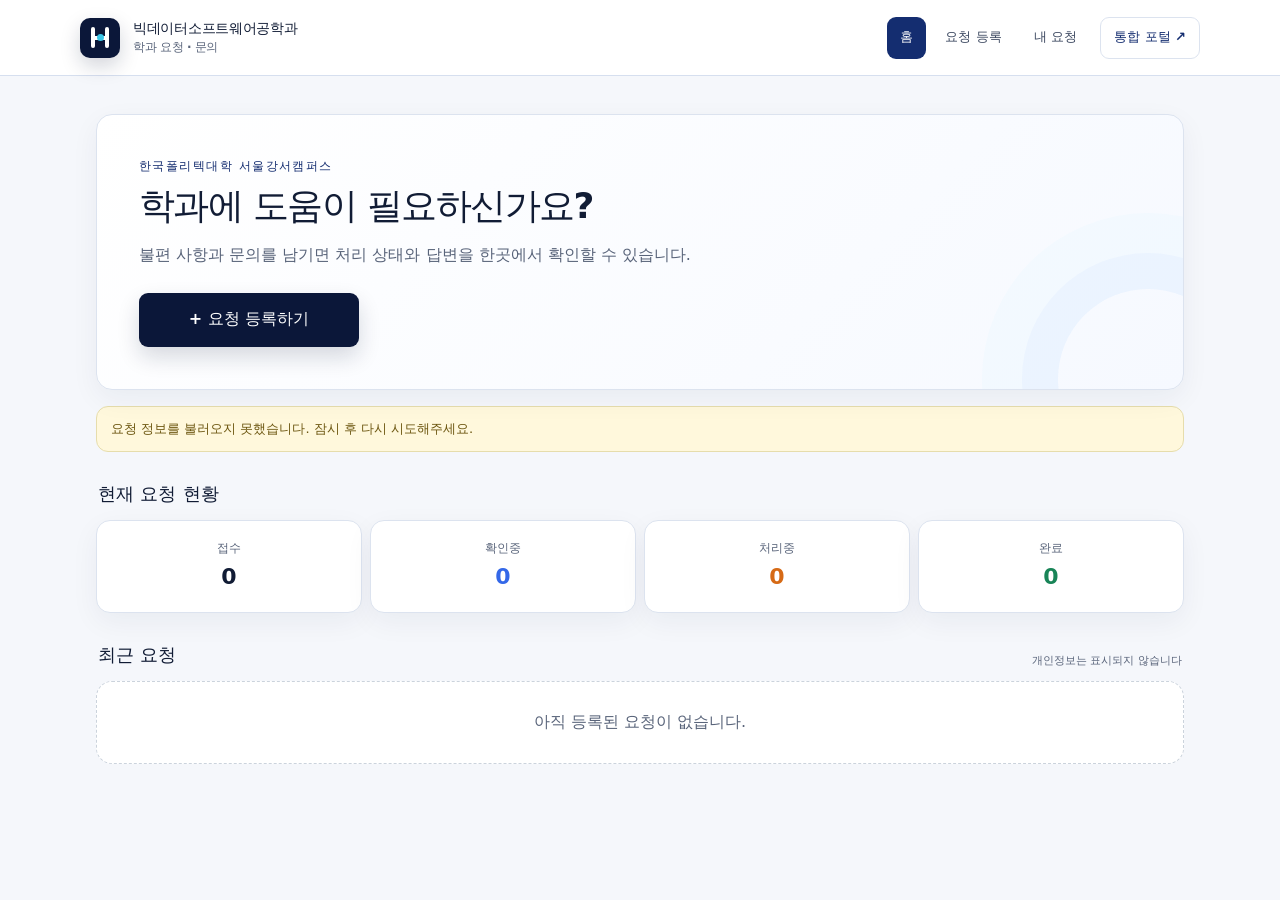
==== index.html @ da018014 "Reduce Help API round trips and Sheets operations with regression coverage" ====
<!doctype html>
<html lang="ko">
<head>
  <meta charset="utf-8">
  <meta name="viewport" content="width=device-width, initial-scale=1, viewport-fit=cover">
  <meta name="robots" content="noindex, nofollow, noarchive">
  <meta name="theme-color" content="#0b1739">
  <meta name="description" content="빅데이터소프트웨어공학과 요청·문의 Help Desk">
  <title>BigData Help</title><link rel="icon" href="favicon.svg" type="image/svg+xml">
  <link rel="stylesheet" href="css/style.css?v=20261005-portal2">
</head>
<body>
  <header class="site-header">
    <div class="header-inner">
      <a class="brand" href="index.html" aria-label="학과 요청 문의 홈">
        <span class="brand-mark" aria-hidden="true"><span></span></span>
        <span class="brand-copy"><strong>빅데이터소프트웨어공학과</strong><small>학과 요청 · 문의</small></span>
      </a>
      <nav class="desktop-nav" aria-label="주요 메뉴">
        <a class="active" aria-current="page" href="index.html">홈</a>
        <a href="request.html">요청 등록</a>
        <a href="my.html">내 요청</a>
        <a class="portal-home" href="https://portal.k-bigdata.kr/">통합 포털 ↗</a>
      </nav>
      <a class="mobile-portal-link" href="https://portal.k-bigdata.kr/">포털 ↗</a>
    </div>
  </header>
  <main class="page page--home">
    <section class="hero-card">
      <p class="eyebrow">한국폴리텍대학 서울강서캠퍼스</p>
      <h1>학과에 도움이 필요하신가요?</h1>
      <p>불편 사항과 문의를 남기면 처리 상태와 답변을 한곳에서 확인할 수 있습니다.</p>
      <a class="button button--primary button--large" href="request.html">+ 요청 등록하기</a>
    </section>
    <div id="home-notice" class="notice" role="status" hidden></div>
    <section aria-labelledby="status-title">
      <div class="section-heading"><h2 id="status-title">현재 요청 현황</h2></div>
      <div id="status-counts" class="status-grid" aria-live="polite"><div class="loading">불러오는 중...</div></div>
    </section>
    <section aria-labelledby="recent-title">
      <div class="section-heading"><h2 id="recent-title">최근 요청</h2><span>개인정보는 표시되지 않습니다</span></div>
      <div id="recent-list" class="ticket-list" aria-live="polite"><div class="loading">불러오는 중...</div></div>
    </section>
  </main>
  <nav class="bottom-nav" aria-label="주요 메뉴">
    <a class="active" href="index.html" aria-current="page"><span aria-hidden="true">⌂</span>홈</a>
    <a href="request.html"><span aria-hidden="true">＋</span>요청 등록</a>
    <a href="my.html"><span aria-hidden="true">◎</span>내 요청</a>
  </nav>
  <script src="js/config.js?v=20261008-perf1"></script><script src="js/api.js?v=20261008-perf1"></script><script src="js/index.js?v=20261008-perf1"></script>
</body>
</html>
---- css/style.css ----
:root{--navy:#173b68;--navy-2:#24568d;--blue:#2875c7;--sky:#eaf3fc;--ink:#172333;--muted:#667386;--line:#dfe5ec;--surface:#fff;--bg:#f4f7fa;--orange:#d66a16;--green:#188457;--red:#c33b3b;--shadow:0 10px 30px rgba(23,59,104,.08);font-family:Pretendard,"Noto Sans KR","Apple SD Gothic Neo",system-ui,sans-serif;color:var(--ink);background:var(--bg);font-synthesis:none}
*{box-sizing:border-box}[hidden]{display:none!important}html{min-width:320px;scroll-behavior:smooth}body{margin:0;background:var(--bg);line-height:1.55;overflow-wrap:anywhere}button,input,select,textarea{font:inherit}button,a{-webkit-tap-highlight-color:transparent}a{color:inherit;text-decoration:none}.site-header{position:sticky;top:0;z-index:10;background:rgba(255,255,255,.94);border-bottom:1px solid var(--line);backdrop-filter:blur(12px)}.header-inner{max-width:1080px;margin:auto;padding:14px 20px}.brand{display:inline-flex;flex-direction:column}.brand span{font-size:20px;font-weight:800;letter-spacing:-.4px;color:var(--navy)}.brand small{font-size:12px;color:var(--muted)}.page{max-width:760px;margin:auto;padding:24px 16px calc(104px + env(safe-area-inset-bottom))}.hero-card{padding:28px 24px;border-radius:24px;color:#fff;background:linear-gradient(145deg,var(--navy),var(--navy-2));box-shadow:0 18px 44px rgba(23,59,104,.2)}.eyebrow{margin:0 0 7px;font-size:12px;font-weight:750;letter-spacing:.08em;text-transform:uppercase}.hero-card .eyebrow{color:#cce2fa}.hero-card h1{margin:0 0 10px;font-size:27px;line-height:1.25;letter-spacing:-1px}.hero-card>p:not(.eyebrow){margin:0 0 22px;color:#e7f0fa;font-size:15px}.button{display:inline-flex;min-height:48px;align-items:center;justify-content:center;padding:11px 18px;border:0;border-radius:12px;font-weight:750;cursor:pointer;transition:transform .15s,opacity .15s,box-shadow .15s}.button:active{transform:translateY(1px)}.button:disabled{opacity:.5;cursor:not-allowed}.button--primary{color:#fff;background:var(--blue);box-shadow:0 7px 16px rgba(40,117,199,.2)}.hero-card .button--primary{color:var(--navy);background:#fff}.button--secondary{color:var(--navy);background:#edf2f7}.button--danger{color:var(--red);background:#fff0f0}.button--large{width:100%;min-height:54px}.button--small{min-height:42px;padding:8px 14px;font-size:14px}.section-heading{display:flex;align-items:end;justify-content:space-between;margin:28px 2px 12px;gap:12px}.section-heading h2{margin:0;font-size:18px}.section-heading span{font-size:11px;color:var(--muted)}.status-grid{display:grid;grid-template-columns:repeat(4,1fr);gap:8px}.status-stat{min-width:0;padding:15px 8px;text-align:center;border-radius:15px;background:var(--surface);border:1px solid var(--line)}.status-stat span{display:block;font-size:12px;color:var(--muted);white-space:nowrap}.status-stat strong{display:block;margin-top:3px;font-size:22px;color:var(--ink)}.status-stat--checking strong{color:var(--blue)}.status-stat--processing strong{color:var(--orange)}.status-stat--completed strong{color:var(--green)}.ticket-list{display:grid;gap:12px}.ticket-card{padding:18px;border:1px solid var(--line);border-radius:17px;background:var(--surface);box-shadow:0 4px 14px rgba(23,59,104,.04)}.ticket-card h3{margin:10px 0 5px;font-size:16px;line-height:1.4}.ticket-card>p{margin:0;color:var(--muted);font-size:13px}.badge{display:inline-flex;align-items:center;width:max-content;padding:4px 9px;border-radius:999px;font-size:11px;font-weight:800;background:#eef1f4;color:#596575}.badge--checking{background:#e8f2ff;color:#1762ad}.badge--processing{background:#fff0e4;color:#b95508}.badge--completed{background:#e7f7f0;color:#08764b}.bottom-nav{position:fixed;z-index:20;left:0;right:0;bottom:0;display:grid;grid-template-columns:repeat(3,1fr);padding:7px max(10px,env(safe-area-inset-right)) calc(7px + env(safe-area-inset-bottom)) max(10px,env(safe-area-inset-left));border-top:1px solid var(--line);background:rgba(255,255,255,.96);backdrop-filter:blur(14px)}.bottom-nav a{display:flex;min-height:50px;align-items:center;justify-content:center;flex-direction:column;gap:1px;border-radius:12px;color:#798493;font-size:11px;font-weight:700}.bottom-nav a span{font-size:21px;line-height:1}.bottom-nav a.active{color:var(--navy);background:#eef4fa}.notice{padding:12px 14px;border-radius:12px;background:#fff8dc;color:#6d5711;font-size:13px}.hero-card+.notice{margin-top:16px}.loading,.empty-state{grid-column:1/-1;padding:28px;text-align:center;color:var(--muted);border:1px dashed #cbd3dc;border-radius:16px;background:#fff}.page-title{margin:5px 2px 20px}.page-title .eyebrow{color:var(--blue)}.page-title h1{margin:0;font-size:28px;letter-spacing:-.7px}.page-title>p:last-child{margin:6px 0 0;color:var(--muted);font-size:14px}.form-card{display:grid;gap:18px;padding:22px;border:1px solid var(--line);border-radius:20px;background:var(--surface);box-shadow:var(--shadow)}.form-card label,.admin-update-form label,.toolbar label{display:grid;gap:7px;font-size:14px;font-weight:700}.required{margin-left:4px;color:var(--red);font-size:10px}.form-card input,.form-card select,.form-card textarea,.admin-update-form select,.admin-update-form textarea,.toolbar select{width:100%;min-height:50px;padding:12px 13px;border:1px solid #cbd4df;border-radius:11px;color:var(--ink);background:#fff;outline:none;transition:border-color .15s,box-shadow .15s}.form-card textarea,.admin-update-form textarea{resize:vertical}.form-card input:focus,.form-card select:focus,.form-card textarea:focus,.admin-update-form select:focus,.admin-update-form textarea:focus,.toolbar select:focus{border-color:var(--blue);box-shadow:0 0 0 3px rgba(40,117,199,.12)}.form-row{display:grid;grid-template-columns:1fr 1.3fr;gap:12px}.help-box{padding:13px;border-radius:11px;background:#f0f5fa;color:#506176;font-size:12px}.form-feedback{min-height:20px;margin:0;color:var(--red);font-size:13px}.success-card{padding:36px 22px;text-align:center;border-radius:20px;background:#fff;box-shadow:var(--shadow)}.success-card .success-icon{display:grid;width:58px;height:58px;margin:0 auto 15px;place-items:center;border-radius:50%;background:#e5f7ee;color:var(--green);font-size:30px;font-weight:900}.success-card h2{font-size:20px}.success-card .button{display:flex;margin-top:10px}.results-list{margin-top:18px}.ticket-card__top{display:flex;align-items:center;justify-content:space-between;gap:10px}.request-id{color:var(--muted);font-size:11px}.ticket-card time{display:block;margin:5px 0 14px;color:var(--muted);font-size:12px}.ticket-card .ticket-content{padding:14px 0;white-space:pre-wrap;color:var(--ink);font-size:14px;border-top:1px solid var(--line)}.reply-box{margin-bottom:14px;padding:14px;border-radius:12px;background:#f1f6fb;font-size:13px}.reply-box p{margin:5px 0 0;white-space:pre-wrap}.page--admin{max-width:1080px}.admin-summary{display:grid;grid-template-columns:repeat(5,minmax(0,1fr));gap:10px}.summary-card{min-width:0;padding:15px;border-radius:14px;background:#fff;border:1px solid var(--line)}.summary-card span{display:block;color:var(--muted);font-size:12px}.summary-card strong{font-size:22px}.toolbar{display:flex;align-items:end;justify-content:space-between;gap:18px;margin:18px 0;padding:15px;border-radius:14px;background:#fff;border:1px solid var(--line)}.toolbar select{min-width:170px}.toolbar .check-label{display:flex;align-items:center;grid-template-columns:auto 1fr}.check-label input{width:20px;height:20px;flex:0 0 auto}.admin-list{display:grid;gap:10px}.admin-ticket{border:1px solid var(--line);border-radius:15px;background:#fff;overflow:hidden}.admin-ticket summary{display:grid;grid-template-columns:auto minmax(180px,1fr) minmax(250px,1.4fr) auto;align-items:center;gap:12px;padding:16px;cursor:pointer;list-style:none}.admin-ticket summary::-webkit-details-marker{display:none}.admin-ticket__title{min-width:0;font-weight:750}.admin-ticket__meta{min-width:0;color:var(--muted);font-size:12px}.admin-ticket__body{padding:18px;border-top:1px solid var(--line)}.admin-ticket--deleted{opacity:.68}.deleted-label{padding:3px 7px;border-radius:6px;color:var(--red);background:#ffecec;font-size:11px;font-weight:750}.detail-grid{display:grid;grid-template-columns:repeat(3,minmax(0,1fr));gap:10px;margin:0}.detail-grid div{min-width:0;padding:10px;border-radius:10px;background:#f6f8fa}.detail-grid dt{color:var(--muted);font-size:11px}.detail-grid dd{margin:3px 0 0;font-size:13px;font-weight:650}.content-panel{margin:12px 0;padding:14px;border-radius:12px;background:#f6f8fa}.content-panel p{margin:6px 0 0;white-space:pre-wrap}.admin-update-form{display:grid;grid-template-columns:180px minmax(0,1fr) auto;align-items:end;gap:12px}.admin-update-form textarea{min-height:100px}.admin-page .notice:empty{display:none}
@media (min-width:760px){.page{padding-top:38px;padding-bottom:50px}.bottom-nav{position:static;max-width:500px;margin:0 auto 35px;border:1px solid var(--line);border-radius:18px;padding:7px}.hero-card{padding:38px}.hero-card h1{font-size:34px}.hero-card .button--large{width:auto;min-width:220px}.ticket-card{padding:20px}.form-card{padding:28px}}
@media (max-width:720px){.page--admin{padding-left:14px;padding-right:14px}.admin-summary{grid-template-columns:repeat(2,minmax(0,1fr))}.admin-summary .summary-card:first-child{grid-column:1/-1}.toolbar{align-items:stretch;flex-direction:column}.toolbar select{min-width:0}.toolbar .check-label{justify-content:flex-start}.admin-ticket summary{grid-template-columns:auto minmax(0,1fr) auto}.admin-ticket__meta{grid-column:1/-1}.detail-grid{grid-template-columns:1fr 1fr}.admin-update-form{grid-template-columns:1fr}.admin-update-form .button{width:100%}}
@media (max-width:430px){.page{padding-left:13px;padding-right:13px}.hero-card{padding:24px 20px}.hero-card h1{font-size:24px}.status-grid{gap:5px}.status-stat{padding:13px 3px}.form-card{padding:18px}.form-row{grid-template-columns:1fr}.detail-grid{grid-template-columns:1fr}.section-heading span{display:none}}
.admin-auth{width:100%;max-width:520px;margin:0 0 18px}.admin-auth .button{width:100%}
@media (prefers-reduced-motion:reduce){*{scroll-behavior:auto!important;transition:none!important}}

/* Responsive desktop navigation and home layout */
.header-inner{display:flex;align-items:center;justify-content:space-between;gap:24px}
.desktop-nav{display:none;align-items:center;gap:6px}
.desktop-nav a{padding:10px 15px;border-radius:10px;color:var(--muted);font-size:14px;font-weight:750}
.desktop-nav a:hover{color:var(--navy);background:#f1f5f9}
.desktop-nav a.active{color:#fff;background:var(--navy)}
.page--home{max-width:1080px}
@media (min-width:760px){
  .desktop-nav{display:flex}
  .page{padding-top:38px;padding-bottom:60px}
  .bottom-nav{display:none}
  .hero-card{padding:44px 42px}
  .hero-card h1{max-width:720px;font-size:36px}
  .hero-card>p:not(.eyebrow){max-width:720px}
}
@media (min-width:900px){.page--home .ticket-list{grid-template-columns:repeat(2,minmax(0,1fr))}}


/* 2026-10-05 Portal-aligned standalone Help Desk */
:root{
  --navy:#142d70;
  --navy-2:#0b1739;
  --blue:#3468e8;
  --sky:#eef4ff;
  --ink:#111c35;
  --muted:#59647a;
  --line:#dce3ef;
  --surface:#fff;
  --bg:#f5f7fb;
  --shadow:0 9px 28px rgba(17,36,77,.055);
}
body{background:var(--bg);color:var(--ink)}
.site-header{
  height:76px;
  background:rgba(255,255,255,.94);
  border-bottom:1px solid rgba(210,220,238,.9);
  backdrop-filter:blur(16px);
}
.header-inner{
  width:min(calc(100% - 40px),1120px);
  max-width:none;
  height:100%;
  margin:auto;
  padding:0;
  display:flex;
  align-items:center;
  justify-content:space-between;
  gap:24px;
}
.brand{
  display:flex;
  flex-direction:row;
  align-items:center;
  gap:13px;
  min-width:0;
}
.brand-mark{
  position:relative;
  width:40px;
  height:40px;
  flex:0 0 40px;
  border-radius:10px;
  background:#0b1739;
  box-shadow:0 8px 20px rgba(11,23,57,.18);
}
.brand-mark::before,.brand-mark::after{content:"";position:absolute;background:#fff;border-radius:2px}
.brand-mark::before{width:4px;height:21px;left:11px;top:9px;box-shadow:14px 0 #fff}
.brand-mark::after{width:18px;height:4px;left:11px;top:18px}
.brand-mark>span{position:absolute;z-index:2;width:7px;height:7px;left:17px;top:16px;border-radius:50%;background:#39c6e8}
.brand-copy{display:grid;line-height:1.25}
.brand-copy strong{font-size:14px;letter-spacing:-.02em;color:var(--ink)}
.brand-copy small{margin-top:3px;font-size:12px;color:var(--muted)}
.desktop-nav{display:none;align-items:center;gap:6px}
.desktop-nav a{
  min-height:42px;
  display:inline-flex;
  align-items:center;
  padding:9px 13px;
  border-radius:9px;
  color:#3d4961;
  font-size:13px;
  font-weight:700;
}
.desktop-nav a:hover{color:var(--navy);background:#f1f5fb}
.desktop-nav a.active{color:#fff;background:var(--navy)}
.desktop-nav .portal-home{
  margin-left:4px;
  border:1px solid var(--line);
  background:#fff;
  color:var(--navy);
}
.mobile-portal-link{display:none;color:var(--navy);font-size:12px;font-weight:750}
.page{max-width:760px;padding-top:30px}
.page--home{max-width:1120px}
.hero-card{
  position:relative;
  overflow:hidden;
  padding:38px 36px;
  border:1px solid var(--line);
  border-radius:16px;
  color:var(--ink);
  background:linear-gradient(135deg,#fff,#f6f9ff);
  box-shadow:var(--shadow);
}
.hero-card::after{
  content:"";
  position:absolute;
  right:-55px;
  bottom:-80px;
  width:180px;
  height:180px;
  border-radius:50%;
  box-shadow:0 0 0 36px rgba(52,104,232,.035),0 0 0 76px rgba(57,198,232,.025);
}
.hero-card .eyebrow{position:relative;z-index:1;color:var(--navy);letter-spacing:.12em}
.hero-card h1{
  position:relative;
  z-index:1;
  max-width:760px;
  margin-bottom:12px;
  color:var(--ink);
  font-size:34px;
  line-height:1.28;
  letter-spacing:-.045em;
}
.hero-card>p:not(.eyebrow){
  position:relative;
  z-index:1;
  max-width:720px;
  margin-bottom:24px;
  color:var(--muted);
  font-size:16px;
  line-height:1.75;
}
.button{border-radius:9px}
.button--primary{
  position:relative;
  z-index:1;
  color:#fff;
  background:var(--navy-2);
  box-shadow:0 10px 22px rgba(11,23,57,.16);
}
.button--primary:hover{background:var(--navy)}
.hero-card .button--primary{color:#fff;background:var(--navy-2)}
.button--secondary{color:var(--navy);background:#fff;border:1px solid var(--line)}
.status-stat,.ticket-card,.form-card,.success-card,.summary-card,.admin-ticket{
  border-radius:14px;
  box-shadow:var(--shadow);
}
.status-stat{padding:18px 10px}
.ticket-card{padding:20px}
.page-title{margin-top:6px;margin-bottom:22px}
.page-title .eyebrow{color:var(--navy)}
.page-title h1{font-size:32px;letter-spacing:-.04em;line-height:1.3}
.page-title>p:last-child{font-size:15px;line-height:1.7}
.form-card{border-radius:14px}
.form-card input,.form-card select,.form-card textarea,.admin-update-form select,.admin-update-form textarea,.toolbar select{border-radius:9px}
.form-card input:focus,.form-card select:focus,.form-card textarea:focus,.admin-update-form select:focus,.admin-update-form textarea:focus,.toolbar select:focus{
  border-color:var(--navy);
  box-shadow:0 0 0 3px rgba(20,45,112,.1)
}
.bottom-nav{
  background:rgba(255,255,255,.97);
  border-top:1px solid var(--line);
}
.bottom-nav a.active{color:var(--navy);background:#f1f5fb}
.notice{border:1px solid #e6ddac}
.admin-page .page{max-width:1120px}

@media(min-width:760px){
  .desktop-nav{display:flex}
  .mobile-portal-link{display:none}
  .page{padding-top:38px;padding-bottom:64px}
  .bottom-nav{display:none}
  .hero-card{padding:42px}
  .hero-card h1{font-size:36px}
  .hero-card .button--large{width:auto;min-width:220px}
}
@media(max-width:759px){
  .site-header{height:64px}
  .header-inner{width:calc(100% - 24px)}
  .brand-copy strong{font-size:13px}
  .brand-copy small{font-size:11px}
  .mobile-portal-link{display:inline-flex;align-items:center;min-height:42px;padding:6px}
  .page{padding-top:22px}
  .hero-card{padding:24px 20px;border-radius:14px}
  .hero-card h1{font-size:27px}
  .hero-card>p:not(.eyebrow){font-size:15px}
  .page-title h1{font-size:28px}
}
@media(max-width:420px){
  .brand-copy strong{max-width:180px;white-space:nowrap;overflow:hidden;text-overflow:ellipsis}
  .brand-copy small{max-width:180px;white-space:nowrap;overflow:hidden;text-overflow:ellipsis}
}
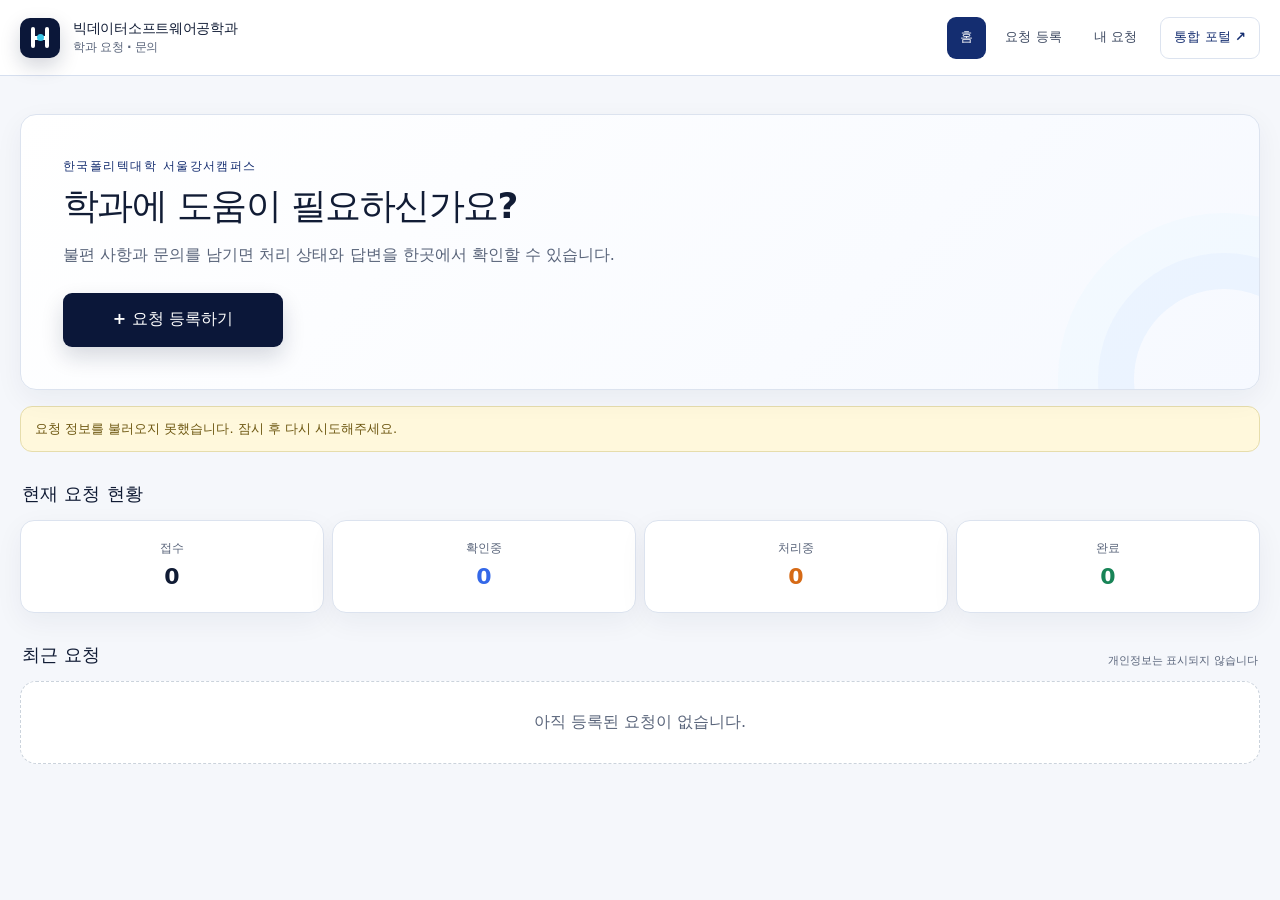
==== commit 103ecdf6: "fix: match help home desktop width to portal container" ====
--- a/index.html
+++ b/index.html
@@ -1,52 +1,60 @@
-<!doctype html>
-<html lang="ko">
-<head>
-  <meta charset="utf-8">
-  <meta name="viewport" content="width=device-width, initial-scale=1, viewport-fit=cover">
-  <meta name="robots" content="noindex, nofollow, noarchive">
-  <meta name="theme-color" content="#0b1739">
-  <meta name="description" content="빅데이터소프트웨어공학과 요청·문의 Help Desk">
-  <title>BigData Help</title><link rel="icon" href="favicon.svg" type="image/svg+xml">
-  <link rel="stylesheet" href="css/style.css?v=20261005-portal2">
-</head>
-<body>
-  <header class="site-header">
-    <div class="header-inner">
-      <a class="brand" href="index.html" aria-label="학과 요청 문의 홈">
-        <span class="brand-mark" aria-hidden="true"><span></span></span>
-        <span class="brand-copy"><strong>빅데이터소프트웨어공학과</strong><small>학과 요청 · 문의</small></span>
-      </a>
-      <nav class="desktop-nav" aria-label="주요 메뉴">
-        <a class="active" aria-current="page" href="index.html">홈</a>
-        <a href="request.html">요청 등록</a>
-        <a href="my.html">내 요청</a>
-        <a class="portal-home" href="https://portal.k-bigdata.kr/">통합 포털 ↗</a>
-      </nav>
-      <a class="mobile-portal-link" href="https://portal.k-bigdata.kr/">포털 ↗</a>
-    </div>
-  </header>
-  <main class="page page--home">
-    <section class="hero-card">
-      <p class="eyebrow">한국폴리텍대학 서울강서캠퍼스</p>
-      <h1>학과에 도움이 필요하신가요?</h1>
-      <p>불편 사항과 문의를 남기면 처리 상태와 답변을 한곳에서 확인할 수 있습니다.</p>
-      <a class="button button--primary button--large" href="request.html">+ 요청 등록하기</a>
-    </section>
-    <div id="home-notice" class="notice" role="status" hidden></div>
-    <section aria-labelledby="status-title">
-      <div class="section-heading"><h2 id="status-title">현재 요청 현황</h2></div>
-      <div id="status-counts" class="status-grid" aria-live="polite"><div class="loading">불러오는 중...</div></div>
-    </section>
-    <section aria-labelledby="recent-title">
-      <div class="section-heading"><h2 id="recent-title">최근 요청</h2><span>개인정보는 표시되지 않습니다</span></div>
-      <div id="recent-list" class="ticket-list" aria-live="polite"><div class="loading">불러오는 중...</div></div>
-    </section>
-  </main>
-  <nav class="bottom-nav" aria-label="주요 메뉴">
-    <a class="active" href="index.html" aria-current="page"><span aria-hidden="true">⌂</span>홈</a>
-    <a href="request.html"><span aria-hidden="true">＋</span>요청 등록</a>
-    <a href="my.html"><span aria-hidden="true">◎</span>내 요청</a>
-  </nav>
-  <script src="js/config.js?v=20261008-perf1"></script><script src="js/api.js?v=20261008-perf1"></script><script src="js/index.js?v=20261008-perf1"></script>
-</body>
-</html>
+<!doctype html>
+<html lang="ko">
+<head>
+  <meta charset="utf-8">
+  <meta name="viewport" content="width=device-width, initial-scale=1, viewport-fit=cover">
+  <meta name="robots" content="noindex, nofollow, noarchive">
+  <meta name="theme-color" content="#0b1739">
+  <meta name="description" content="빅데이터소프트웨어공학과 요청·문의 Help Desk">
+  <title>BigData Help</title><link rel="icon" href="favicon.svg" type="image/svg+xml">
+  <link rel="stylesheet" href="css/style.css?v=20261005-portal2">
+  <style>
+    /* Match the portal's desktop container on this page only. */
+    @media (min-width:1024px){
+      .header-inner,.page--home{width:min(calc(100% - 40px),1240px)}
+      .page--home{max-width:none;padding-left:0;padding-right:0}
+    }
+  </style>
+</head>
+<body>
+  <header class="site-header">
+    <div class="header-inner">
+      <a class="brand" href="index.html" aria-label="학과 요청 문의 홈">
+        <span class="brand-mark" aria-hidden="true"><span></span></span>
+        <span class="brand-copy"><strong>빅데이터소프트웨어공학과</strong><small>학과 요청 · 문의</small></span>
+      </a>
+      <nav class="desktop-nav" aria-label="주요 메뉴">
+        <a class="active" aria-current="page" href="index.html">홈</a>
+        <a href="request.html">요청 등록</a>
+        <a href="my.html">내 요청</a>
+        <a class="portal-home" href="https://portal.k-bigdata.kr/">통합 포털 ↗</a>
+      </nav>
+      <a class="mobile-portal-link" href="https://portal.k-bigdata.kr/">포털 ↗</a>
+    </div>
+  </header>
+  <main class="page page--home">
+    <section class="hero-card">
+      <p class="eyebrow">한국폴리텍대학 서울강서캠퍼스</p>
+      <h1>학과에 도움이 필요하신가요?</h1>
+      <p>불편 사항과 문의를 남기면 처리 상태와 답변을 한곳에서 확인할 수 있습니다.</p>
+      <a class="button button--primary button--large" href="request.html">+ 요청 등록하기</a>
+    </section>
+    <div id="home-notice" class="notice" role="status" hidden></div>
+    <section aria-labelledby="status-title">
+      <div class="section-heading"><h2 id="status-title">현재 요청 현황</h2></div>
+      <div id="status-counts" class="status-grid" aria-live="polite"><div class="loading">불러오는 중...</div></div>
+    </section>
+    <section aria-labelledby="recent-title">
+      <div class="section-heading"><h2 id="recent-title">최근 요청</h2><span>개인정보는 표시되지 않습니다</span></div>
+      <div id="recent-list" class="ticket-list" aria-live="polite"><div class="loading">불러오는 중...</div></div>
+    </section>
+  </main>
+  <nav class="bottom-nav" aria-label="주요 메뉴">
+    <a class="active" href="index.html" aria-current="page"><span aria-hidden="true">⌂</span>홈</a>
+    <a href="request.html"><span aria-hidden="true">＋</span>요청 등록</a>
+    <a href="my.html"><span aria-hidden="true">◎</span>내 요청</a>
+  </nav>
+  <script src="js/config.js"></script><script src="js/api.js"></script><script src="js/index.js"></script>
+</body>
+</html>
+
--- a/css/style.css
+++ b/css/style.css
@@ -200,3 +200,20 @@
   .brand-copy strong{max-width:180px;white-space:nowrap;overflow:hidden;text-overflow:ellipsis}
   .brand-copy small{max-width:180px;white-space:nowrap;overflow:hidden;text-overflow:ellipsis}
 }
+
+
+/* Learning-question report form */
+.learning-report-panel{display:grid;gap:14px;margin-bottom:16px;padding:18px;border:1px solid #bfdbfe;border-radius:14px;background:#f3f8ff}
+.learning-report-panel h2{margin:0;color:var(--navy);font-size:19px}
+.learning-report-panel p{margin:0;font-size:14px;color:var(--muted)}
+.learning-report-context{padding:13px;background:#fff;border:1px solid var(--line);border-radius:10px;overflow-wrap:anywhere}
+.learning-report-context strong{display:block;font-size:15px}
+.learning-report-context p{margin:4px 0 8px;font-size:12px}
+.learning-report-context a,.admin-report-link a{display:inline-block;color:#135baf;font-weight:750;text-decoration:underline;text-underline-offset:3px}
+.learning-report-panel .learning-report-note{font-size:13px}
+.admin-report-group{border:1px solid #d5e4f6;border-radius:14px;padding:12px;background:#f7faff;margin-bottom:14px}
+.admin-report-group h3{margin:0 0 11px;font-size:16px;color:var(--navy)}
+.admin-report-group h3 small{margin-left:5px;font-size:12px;font-weight:600;color:var(--muted)}
+.admin-report-group .admin-ticket:last-child{margin-bottom:0}
+.admin-report-link{display:flex;flex-wrap:wrap;gap:10px;align-items:center;margin:12px 0;padding:12px;background:#eef6ff;border-radius:9px;font-size:14px}
+@media(max-width:480px){.learning-report-panel{padding:14px}}
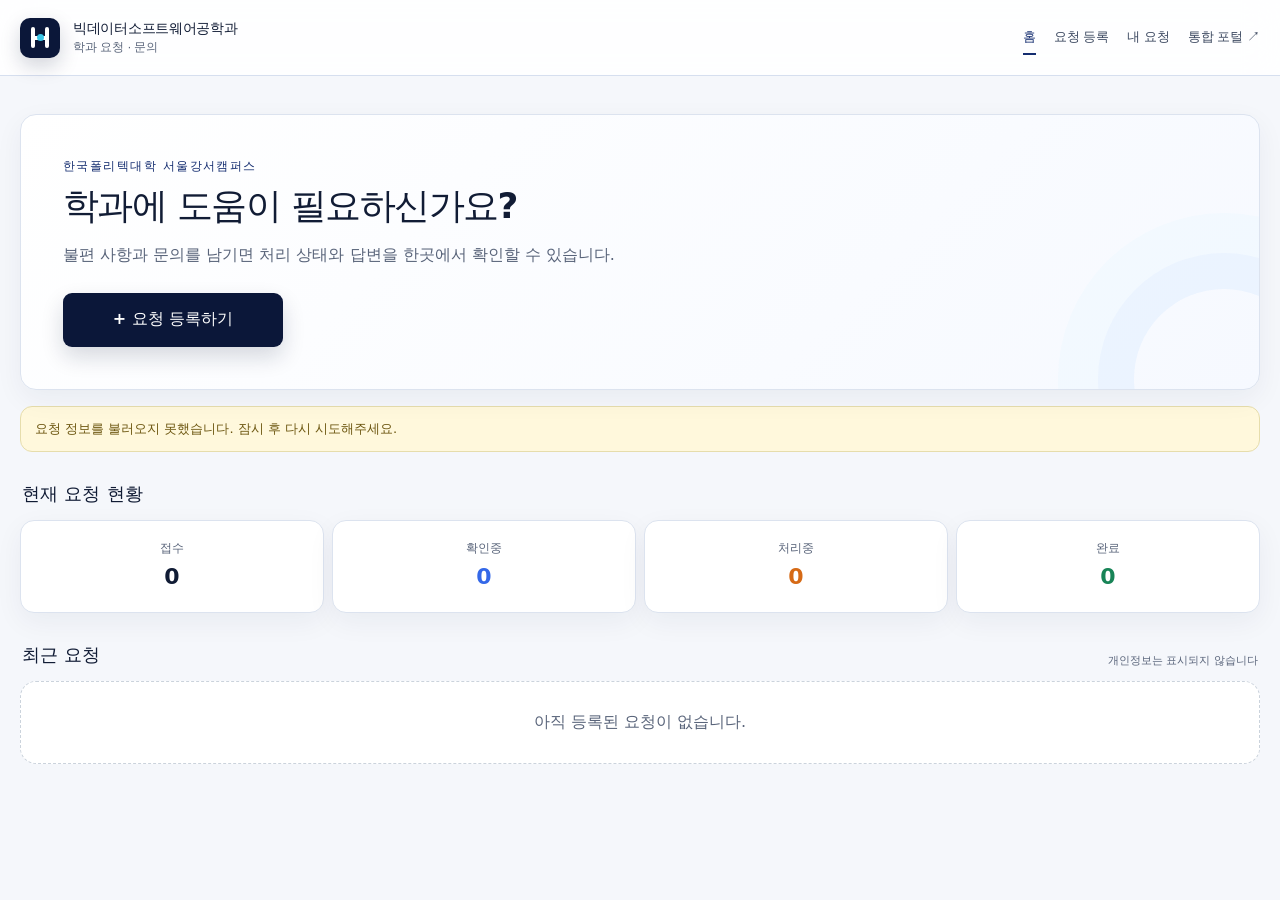
==== commit 8fa2523e: "fix: align Help home header typography and navigation with portal" ====
--- a/index.html
+++ b/index.html
@@ -9,6 +9,24 @@
   <title>BigData Help</title><link rel="icon" href="favicon.svg" type="image/svg+xml">
   <link rel="stylesheet" href="css/style.css?v=20261005-portal2">
   <style>
+    /* Portal header typography and navigation, scoped to the Help home. */
+    .site-header{background:rgba(255,255,255,.88);backdrop-filter:blur(16px);font-family:Pretendard,-apple-system,BlinkMacSystemFont,"Segoe UI","Noto Sans KR",sans-serif;line-height:1.6}
+    .header-inner{gap:16px}
+    .brand span{font-size:inherit;font-weight:400;letter-spacing:normal;color:inherit}
+    .brand .brand-copy{line-height:1.25}
+    .brand-copy strong{font-weight:700}
+    .brand-copy small{font-weight:400;letter-spacing:normal}
+    .desktop-nav{gap:18px}
+    .desktop-nav a{position:relative;min-height:0;padding:8px 0;border-radius:0;font-weight:650;line-height:1.6}
+    .desktop-nav a:hover,.desktop-nav a.active{color:var(--navy);background:transparent}
+    .desktop-nav a::after{content:"";position:absolute;right:0;bottom:1px;left:0;height:2px;background:var(--navy);transform:scaleX(0);transition:transform .22s ease}
+    .desktop-nav a:hover::after,.desktop-nav a.active::after{transform:scaleX(1)}
+    .desktop-nav .portal-home{margin-left:0;border:0;background:transparent;color:#3d4961}
+    @media(max-width:759px){
+      .site-header{height:60px}
+      .header-inner{width:calc(100% - 36px)}
+      .brand-mark{width:36px;height:36px;flex-basis:36px;transform:scale(.9)}
+    }
     /* Match the portal's desktop container on this page only. */
     @media (min-width:1024px){
       .header-inner,.page--home{width:min(calc(100% - 40px),1240px)}
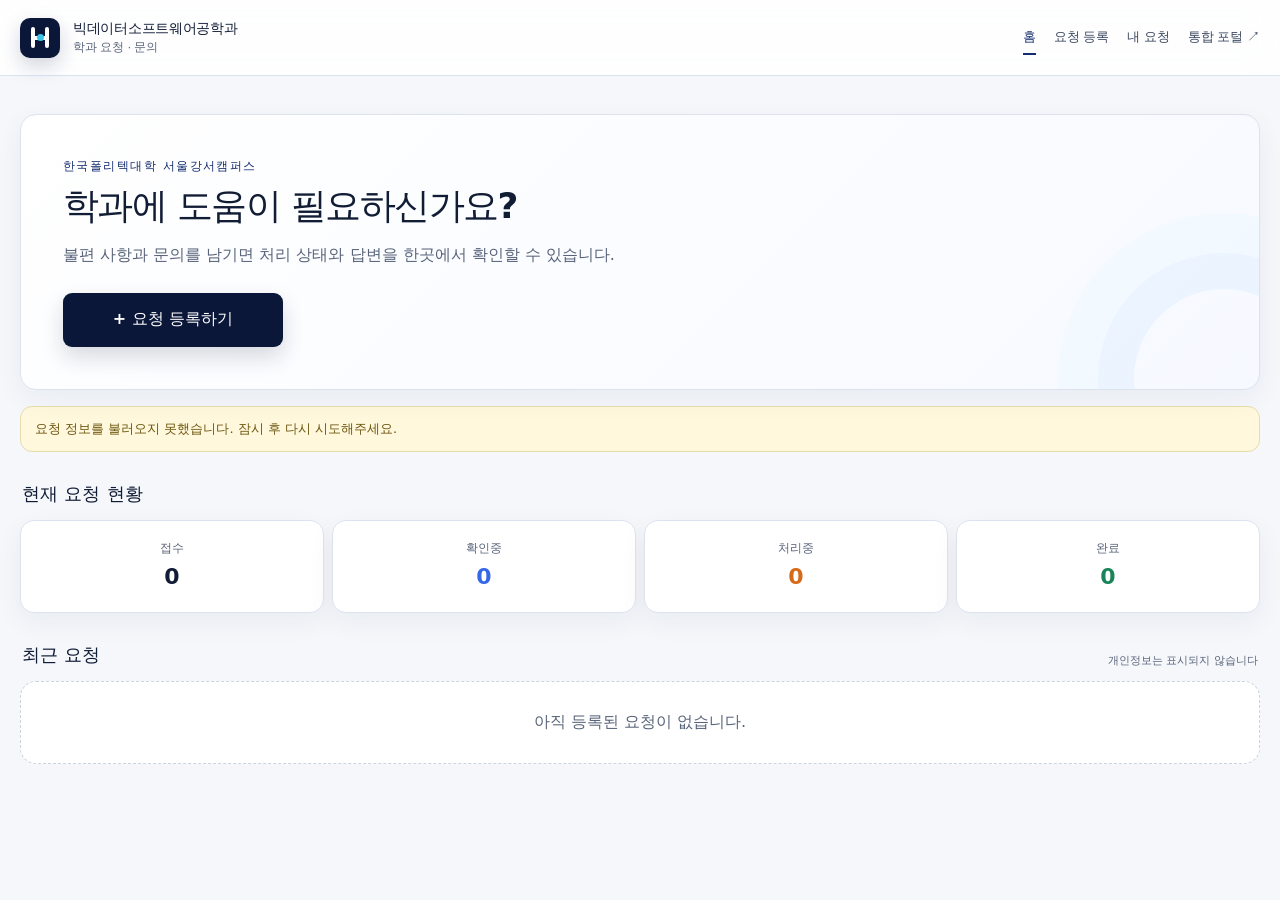
==== commit 8d599894: "fix: use portal header dimensions at every responsive breakpoint" ====
--- a/index.html
+++ b/index.html
@@ -10,8 +10,8 @@
   <link rel="stylesheet" href="css/style.css?v=20261005-portal2">
   <style>
     /* Portal header typography and navigation, scoped to the Help home. */
-    .site-header{background:rgba(255,255,255,.88);backdrop-filter:blur(16px);font-family:Pretendard,-apple-system,BlinkMacSystemFont,"Segoe UI","Noto Sans KR",sans-serif;line-height:1.6}
-    .header-inner{gap:16px}
+    .site-header{height:76px;border-bottom:1px solid rgba(210,220,238,.8);background:rgba(255,255,255,.88);backdrop-filter:blur(16px);font-family:Pretendard,-apple-system,BlinkMacSystemFont,"Segoe UI","Noto Sans KR",sans-serif;line-height:1.6}
+    .header-inner{width:min(calc(100% - 40px),1240px);max-width:none;gap:16px}
     .brand span{font-size:inherit;font-weight:400;letter-spacing:normal;color:inherit}
     .brand .brand-copy{line-height:1.25}
     .brand-copy strong{font-weight:700}
@@ -22,10 +22,22 @@
     .desktop-nav a::after{content:"";position:absolute;right:0;bottom:1px;left:0;height:2px;background:var(--navy);transform:scaleX(0);transition:transform .22s ease}
     .desktop-nav a:hover::after,.desktop-nav a.active::after{transform:scaleX(1)}
     .desktop-nav .portal-home{margin-left:0;border:0;background:transparent;color:#3d4961}
-    @media(max-width:759px){
+    @media(max-width:900px){
       .site-header{height:60px}
+    }
+    @media(max-width:767px){
       .header-inner{width:calc(100% - 36px)}
       .brand-mark{width:36px;height:36px;flex-basis:36px;transform:scale(.9)}
+      .brand-copy strong{font-size:13px}
+      .brand-copy small{font-size:11px}
+    }
+    @media(max-width:389px){
+      .header-inner{width:calc(100% - 32px)}
+    }
+    @media(max-width:380px){
+      .brand-mark{width:34px;height:34px;flex-basis:34px}
+      .brand{gap:9px}
+      .brand-copy strong{font-size:12px}
     }
     /* Match the portal's desktop container on this page only. */
     @media (min-width:1024px){
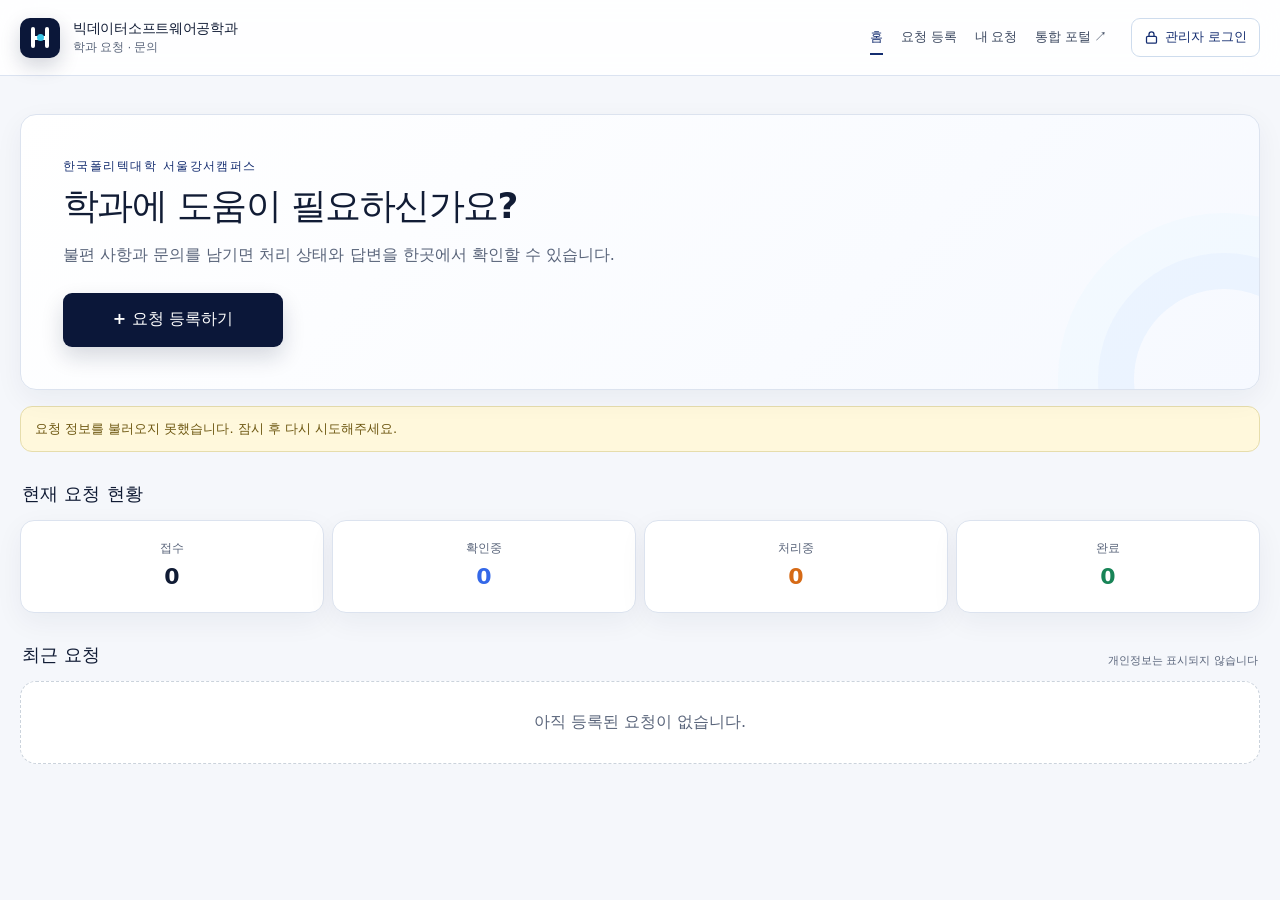
==== commit b02b0406: "Add responsive administrator login button to Help home" ====
--- a/index.html
+++ b/index.html
@@ -22,6 +22,20 @@
     .desktop-nav a::after{content:"";position:absolute;right:0;bottom:1px;left:0;height:2px;background:var(--navy);transform:scaleX(0);transition:transform .22s ease}
     .desktop-nav a:hover::after,.desktop-nav a.active::after{transform:scaleX(1)}
     .desktop-nav .portal-home{margin-left:0;border:0;background:transparent;color:#3d4961}
+    .desktop-nav a.admin-login-link{display:inline-flex;align-items:center;gap:6px;margin-left:6px;padding:8px 12px;border:1px solid #cedced;border-radius:9px;color:var(--navy);background:#fff;white-space:nowrap}
+    .desktop-nav a.admin-login-link::after{display:none}
+    .desktop-nav a.admin-login-link:hover,.desktop-nav a.admin-login-link:focus-visible{color:var(--navy);background:#edf4fb;border-color:#99b6d8}
+    .mobile-header-actions{display:none;align-items:center;gap:6px;flex:0 0 auto}
+    .mobile-admin-login{display:inline-flex;align-items:center;justify-content:center;min-height:40px;padding:7px 10px;border:1px solid #cedced;border-radius:9px;color:var(--navy);font-size:12px;font-weight:750;white-space:nowrap}
+    .mobile-admin-login:hover,.mobile-admin-login:focus-visible{background:#edf4fb;border-color:#99b6d8}
+    .mobile-header-actions .mobile-portal-link{display:inline-flex;align-items:center;min-height:40px;padding:6px 2px;white-space:nowrap}
+    @media(max-width:759px){
+      .mobile-header-actions{display:flex}
+      .header-inner{gap:8px}
+      .brand{min-width:0;flex:1 1 auto}
+      .brand-copy{min-width:0}
+      .brand-copy strong,.brand-copy small{display:block;white-space:nowrap;overflow:hidden;text-overflow:ellipsis}
+    }
     @media(max-width:900px){
       .site-header{height:60px}
     }
@@ -38,6 +52,9 @@
       .brand-mark{width:34px;height:34px;flex-basis:34px}
       .brand{gap:9px}
       .brand-copy strong{font-size:12px}
+      .mobile-header-actions{gap:4px}
+      .mobile-admin-login{padding:7px 7px;font-size:11px}
+      .mobile-header-actions .mobile-portal-link{font-size:11px;padding:6px 0}
     }
     /* Match the portal's desktop container on this page only. */
     @media (min-width:1024px){
@@ -58,8 +75,12 @@
         <a href="request.html">요청 등록</a>
         <a href="my.html">내 요청</a>
         <a class="portal-home" href="https://portal.k-bigdata.kr/">통합 포털 ↗</a>
+        <a class="admin-login-link" href="admin.html" aria-label="관리자 로그인"><svg width="15" height="15" viewBox="0 0 24 24" fill="none" stroke="currentColor" stroke-width="2" stroke-linecap="round" stroke-linejoin="round" aria-hidden="true"><rect x="4" y="10" width="16" height="11" rx="2"/><path d="M8 10V7a4 4 0 0 1 8 0v3"/></svg>관리자 로그인</a>
       </nav>
-      <a class="mobile-portal-link" href="https://portal.k-bigdata.kr/">포털 ↗</a>
+      <div class="mobile-header-actions">
+        <a class="mobile-admin-login" href="admin.html" aria-label="관리자 로그인">관리자</a>
+        <a class="mobile-portal-link" href="https://portal.k-bigdata.kr/">포털 ↗</a>
+      </div>
     </div>
   </header>
   <main class="page page--home">
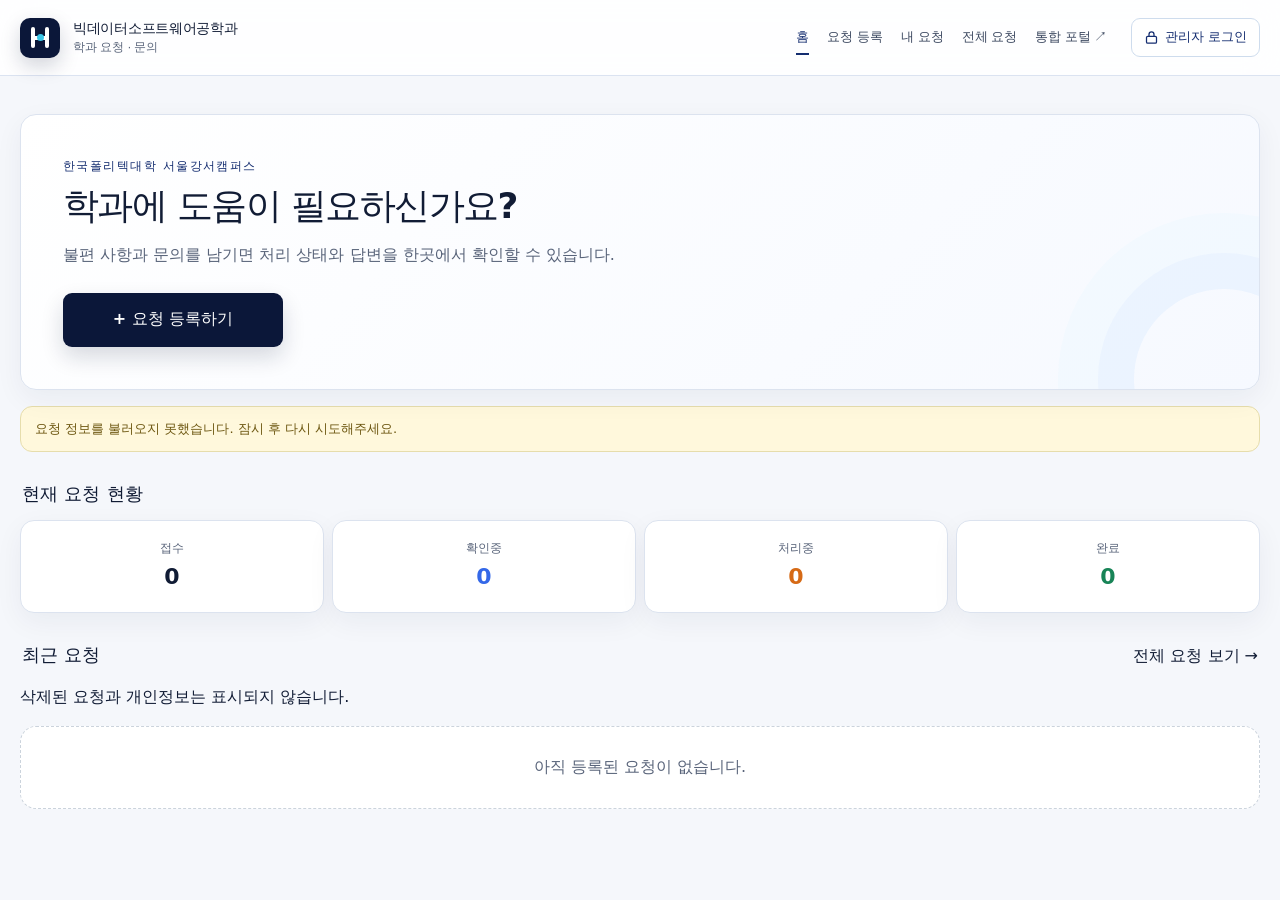
==== commit c9acd19c: "Add all-requests entry point to Help home" ====
--- a/index.html
+++ b/index.html
@@ -1,111 +1,59 @@
-<!doctype html>
-<html lang="ko">
-<head>
-  <meta charset="utf-8">
-  <meta name="viewport" content="width=device-width, initial-scale=1, viewport-fit=cover">
-  <meta name="robots" content="noindex, nofollow, noarchive">
-  <meta name="theme-color" content="#0b1739">
-  <meta name="description" content="빅데이터소프트웨어공학과 요청·문의 Help Desk">
-  <title>BigData Help</title><link rel="icon" href="favicon.svg" type="image/svg+xml">
-  <link rel="stylesheet" href="css/style.css?v=20261005-portal2">
-  <style>
-    /* Portal header typography and navigation, scoped to the Help home. */
-    .site-header{height:76px;border-bottom:1px solid rgba(210,220,238,.8);background:rgba(255,255,255,.88);backdrop-filter:blur(16px);font-family:Pretendard,-apple-system,BlinkMacSystemFont,"Segoe UI","Noto Sans KR",sans-serif;line-height:1.6}
-    .header-inner{width:min(calc(100% - 40px),1240px);max-width:none;gap:16px}
-    .brand span{font-size:inherit;font-weight:400;letter-spacing:normal;color:inherit}
-    .brand .brand-copy{line-height:1.25}
-    .brand-copy strong{font-weight:700}
-    .brand-copy small{font-weight:400;letter-spacing:normal}
-    .desktop-nav{gap:18px}
-    .desktop-nav a{position:relative;min-height:0;padding:8px 0;border-radius:0;font-weight:650;line-height:1.6}
-    .desktop-nav a:hover,.desktop-nav a.active{color:var(--navy);background:transparent}
-    .desktop-nav a::after{content:"";position:absolute;right:0;bottom:1px;left:0;height:2px;background:var(--navy);transform:scaleX(0);transition:transform .22s ease}
-    .desktop-nav a:hover::after,.desktop-nav a.active::after{transform:scaleX(1)}
-    .desktop-nav .portal-home{margin-left:0;border:0;background:transparent;color:#3d4961}
-    .desktop-nav a.admin-login-link{display:inline-flex;align-items:center;gap:6px;margin-left:6px;padding:8px 12px;border:1px solid #cedced;border-radius:9px;color:var(--navy);background:#fff;white-space:nowrap}
-    .desktop-nav a.admin-login-link::after{display:none}
-    .desktop-nav a.admin-login-link:hover,.desktop-nav a.admin-login-link:focus-visible{color:var(--navy);background:#edf4fb;border-color:#99b6d8}
-    .mobile-header-actions{display:none;align-items:center;gap:6px;flex:0 0 auto}
-    .mobile-admin-login{display:inline-flex;align-items:center;justify-content:center;min-height:40px;padding:7px 10px;border:1px solid #cedced;border-radius:9px;color:var(--navy);font-size:12px;font-weight:750;white-space:nowrap}
-    .mobile-admin-login:hover,.mobile-admin-login:focus-visible{background:#edf4fb;border-color:#99b6d8}
-    .mobile-header-actions .mobile-portal-link{display:inline-flex;align-items:center;min-height:40px;padding:6px 2px;white-space:nowrap}
-    @media(max-width:759px){
-      .mobile-header-actions{display:flex}
-      .header-inner{gap:8px}
-      .brand{min-width:0;flex:1 1 auto}
-      .brand-copy{min-width:0}
-      .brand-copy strong,.brand-copy small{display:block;white-space:nowrap;overflow:hidden;text-overflow:ellipsis}
-    }
-    @media(max-width:900px){
-      .site-header{height:60px}
-    }
-    @media(max-width:767px){
-      .header-inner{width:calc(100% - 36px)}
-      .brand-mark{width:36px;height:36px;flex-basis:36px;transform:scale(.9)}
-      .brand-copy strong{font-size:13px}
-      .brand-copy small{font-size:11px}
-    }
-    @media(max-width:389px){
-      .header-inner{width:calc(100% - 32px)}
-    }
-    @media(max-width:380px){
-      .brand-mark{width:34px;height:34px;flex-basis:34px}
-      .brand{gap:9px}
-      .brand-copy strong{font-size:12px}
-      .mobile-header-actions{gap:4px}
-      .mobile-admin-login{padding:7px 7px;font-size:11px}
-      .mobile-header-actions .mobile-portal-link{font-size:11px;padding:6px 0}
-    }
-    /* Match the portal's desktop container on this page only. */
-    @media (min-width:1024px){
-      .header-inner,.page--home{width:min(calc(100% - 40px),1240px)}
-      .page--home{max-width:none;padding-left:0;padding-right:0}
-    }
-  </style>
-</head>
-<body>
-  <header class="site-header">
-    <div class="header-inner">
-      <a class="brand" href="index.html" aria-label="학과 요청 문의 홈">
-        <span class="brand-mark" aria-hidden="true"><span></span></span>
-        <span class="brand-copy"><strong>빅데이터소프트웨어공학과</strong><small>학과 요청 · 문의</small></span>
-      </a>
-      <nav class="desktop-nav" aria-label="주요 메뉴">
-        <a class="active" aria-current="page" href="index.html">홈</a>
-        <a href="request.html">요청 등록</a>
-        <a href="my.html">내 요청</a>
-        <a class="portal-home" href="https://portal.k-bigdata.kr/">통합 포털 ↗</a>
-        <a class="admin-login-link" href="admin.html" aria-label="관리자 로그인"><svg width="15" height="15" viewBox="0 0 24 24" fill="none" stroke="currentColor" stroke-width="2" stroke-linecap="round" stroke-linejoin="round" aria-hidden="true"><rect x="4" y="10" width="16" height="11" rx="2"/><path d="M8 10V7a4 4 0 0 1 8 0v3"/></svg>관리자 로그인</a>
-      </nav>
-      <div class="mobile-header-actions">
-        <a class="mobile-admin-login" href="admin.html" aria-label="관리자 로그인">관리자</a>
-        <a class="mobile-portal-link" href="https://portal.k-bigdata.kr/">포털 ↗</a>
-      </div>
-    </div>
-  </header>
-  <main class="page page--home">
-    <section class="hero-card">
-      <p class="eyebrow">한국폴리텍대학 서울강서캠퍼스</p>
-      <h1>학과에 도움이 필요하신가요?</h1>
-      <p>불편 사항과 문의를 남기면 처리 상태와 답변을 한곳에서 확인할 수 있습니다.</p>
-      <a class="button button--primary button--large" href="request.html">+ 요청 등록하기</a>
-    </section>
-    <div id="home-notice" class="notice" role="status" hidden></div>
-    <section aria-labelledby="status-title">
-      <div class="section-heading"><h2 id="status-title">현재 요청 현황</h2></div>
-      <div id="status-counts" class="status-grid" aria-live="polite"><div class="loading">불러오는 중...</div></div>
-    </section>
-    <section aria-labelledby="recent-title">
-      <div class="section-heading"><h2 id="recent-title">최근 요청</h2><span>개인정보는 표시되지 않습니다</span></div>
-      <div id="recent-list" class="ticket-list" aria-live="polite"><div class="loading">불러오는 중...</div></div>
-    </section>
-  </main>
-  <nav class="bottom-nav" aria-label="주요 메뉴">
-    <a class="active" href="index.html" aria-current="page"><span aria-hidden="true">⌂</span>홈</a>
-    <a href="request.html"><span aria-hidden="true">＋</span>요청 등록</a>
-    <a href="my.html"><span aria-hidden="true">◎</span>내 요청</a>
-  </nav>
-  <script src="js/config.js"></script><script src="js/api.js"></script><script src="js/index.js"></script>
-</body>
-</html>
-
+<!doctype html>
+<html lang="ko">
+<head>
+  <meta charset="utf-8">
+  <meta name="viewport" content="width=device-width, initial-scale=1, viewport-fit=cover">
+  <meta name="robots" content="noindex, nofollow, noarchive">
+  <meta name="theme-color" content="#0b1739">
+  <meta name="description" content="빅데이터소프트웨어공학과 요청·문의 Help Desk">
+  <title>BigData Help</title><link rel="icon" href="favicon.svg" type="image/svg+xml">
+  <link rel="stylesheet" href="css/style.css?v=20261022-listing-1">
+</head>
+<body>
+  <header class="site-header">
+    <div class="header-inner">
+      <a class="brand" href="index.html" aria-label="학과 요청 문의 홈">
+        <span class="brand-mark" aria-hidden="true"><span></span></span>
+        <span class="brand-copy"><strong>빅데이터소프트웨어공학과</strong><small>학과 요청 · 문의</small></span>
+      </a>
+      <nav class="desktop-nav" aria-label="주요 메뉴">
+        <a class="active" aria-current="page" href="index.html">홈</a>
+        <a href="request.html">요청 등록</a>
+        <a href="my.html">내 요청</a>
+        <a href="requests.html">전체 요청</a>
+        <a class="portal-home" href="https://portal.k-bigdata.kr/">통합 포털 ↗</a>
+        <a class="admin-login-link" href="admin.html" aria-label="관리자 로그인"><svg width="15" height="15" viewBox="0 0 24 24" fill="none" stroke="currentColor" stroke-width="2" stroke-linecap="round" stroke-linejoin="round" aria-hidden="true"><rect x="4" y="10" width="16" height="11" rx="2"/><path d="M8 10V7a4 4 0 0 1 8 0v3"/></svg>관리자 로그인</a>
+      </nav>
+      <div class="mobile-header-actions">
+        <a class="mobile-admin-login" href="admin.html" aria-label="관리자 로그인">관리자</a>
+        <a class="mobile-portal-link" href="https://portal.k-bigdata.kr/">포털 ↗</a>
+      </div>
+    </div>
+  </header>
+  <main class="page page--home">
+    <section class="hero-card">
+      <p class="eyebrow">한국폴리텍대학 서울강서캠퍼스</p>
+      <h1>학과에 도움이 필요하신가요?</h1>
+      <p>불편 사항과 문의를 남기면 처리 상태와 답변을 한곳에서 확인할 수 있습니다.</p>
+      <a class="button button--primary button--large" href="request.html">+ 요청 등록하기</a>
+    </section>
+    <div id="home-notice" class="notice" role="status" hidden></div>
+    <section aria-labelledby="status-title">
+      <div class="section-heading"><h2 id="status-title">현재 요청 현황</h2></div>
+      <div id="status-counts" class="status-grid" aria-live="polite"><div class="loading">불러오는 중...</div></div>
+    </section>
+    <section aria-labelledby="recent-title">
+      <div class="section-heading"><h2 id="recent-title">최근 요청</h2><a class="list-all-link" href="requests.html">전체 요청 보기 →</a></div>
+      <p class="list-privacy-note">삭제된 요청과 개인정보는 표시되지 않습니다.</p>
+      <div id="recent-list" class="ticket-list" aria-live="polite"><div class="loading">불러오는 중...</div></div>
+    </section>
+  </main>
+  <nav class="bottom-nav" aria-label="주요 메뉴">
+    <a class="active" href="index.html" aria-current="page"><span aria-hidden="true">⌂</span>홈</a>
+    <a href="request.html"><span aria-hidden="true">＋</span>요청 등록</a>
+    <a href="my.html"><span aria-hidden="true">◎</span>내 요청</a>
+  </nav>
+  <script src="js/config.js"></script><script src="js/api.js"></script><script src="js/index.js"></script>
+</body>
+</html>
+
--- a/css/style.css
+++ b/css/style.css
@@ -217,3 +217,64 @@
 .admin-report-group .admin-ticket:last-child{margin-bottom:0}
 .admin-report-link{display:flex;flex-wrap:wrap;gap:10px;align-items:center;margin:12px 0;padding:12px;background:#eef6ff;border-radius:9px;font-size:14px}
 @media(max-width:480px){.learning-report-panel{padding:14px}}
+
+
+/* Shared Help header, matching the portal's responsive dimensions. */
+    .site-header{height:76px;border-bottom:1px solid rgba(210,220,238,.8);background:rgba(255,255,255,.88);backdrop-filter:blur(16px);font-family:Pretendard,-apple-system,BlinkMacSystemFont,"Segoe UI","Noto Sans KR",sans-serif;line-height:1.6}
+    .header-inner{width:min(calc(100% - 40px),1240px);max-width:none;gap:16px}
+    .brand span{font-size:inherit;font-weight:400;letter-spacing:normal;color:inherit}
+    .brand .brand-copy{line-height:1.25}
+    .brand-copy strong{font-weight:700}
+    .brand-copy small{font-weight:400;letter-spacing:normal}
+    .desktop-nav{gap:18px}
+    .desktop-nav a{position:relative;min-height:0;padding:8px 0;border-radius:0;font-weight:650;line-height:1.6}
+    .desktop-nav a:hover,.desktop-nav a.active{color:var(--navy);background:transparent}
+    .desktop-nav a::after{content:"";position:absolute;right:0;bottom:1px;left:0;height:2px;background:var(--navy);transform:scaleX(0);transition:transform .22s ease}
+    .desktop-nav a:hover::after,.desktop-nav a.active::after{transform:scaleX(1)}
+    .desktop-nav .portal-home{margin-left:0;border:0;background:transparent;color:#3d4961}
+    .desktop-nav a.admin-login-link{display:inline-flex;align-items:center;gap:6px;margin-left:6px;padding:8px 12px;border:1px solid #cedced;border-radius:9px;color:var(--navy);background:#fff;white-space:nowrap}
+    .desktop-nav a.admin-login-link::after{display:none}
+    .desktop-nav a.admin-login-link:hover,.desktop-nav a.admin-login-link:focus-visible{color:var(--navy);background:#edf4fb;border-color:#99b6d8}
+    .mobile-header-actions{display:none;align-items:center;gap:6px;flex:0 0 auto}
+    .mobile-admin-login{display:inline-flex;align-items:center;justify-content:center;min-height:40px;padding:7px 10px;border:1px solid #cedced;border-radius:9px;color:var(--navy);font-size:12px;font-weight:750;white-space:nowrap}
+    .mobile-admin-login:hover,.mobile-admin-login:focus-visible{background:#edf4fb;border-color:#99b6d8}
+    .mobile-header-actions .mobile-portal-link{display:inline-flex;align-items:center;min-height:40px;padding:6px 2px;white-space:nowrap}
+    @media(max-width:759px){
+      .mobile-header-actions{display:flex}
+      .header-inner{gap:8px}
+      .brand{min-width:0;flex:1 1 auto}
+      .brand-copy{min-width:0}
+      .brand-copy strong,.brand-copy small{display:block;white-space:nowrap;overflow:hidden;text-overflow:ellipsis}
+    }
+    @media(max-width:900px){
+      .site-header{height:60px}
+    }
+    @media(max-width:767px){
+      .header-inner{width:calc(100% - 36px)}
+      .brand-mark{width:36px;height:36px;flex-basis:36px;transform:scale(.9)}
+      .brand-copy strong{font-size:13px}
+      .brand-copy small{font-size:11px}
+    }
+    @media(max-width:389px){
+      .header-inner{width:calc(100% - 32px)}
+    }
+    @media(max-width:380px){
+      .brand-mark{width:34px;height:34px;flex-basis:34px}
+      .brand{gap:9px}
+      .brand-copy strong{font-size:12px}
+      .mobile-header-actions{gap:4px}
+      .mobile-admin-login{padding:7px 7px;font-size:11px}
+      .mobile-header-actions .mobile-portal-link{font-size:11px;padding:6px 0}
+    }
+    /* All Help pages share the portal desktop container. */
+    @media (min-width:1024px){
+      .header-inner,.page,.admin-page .page{width:min(calc(100% - 40px),1240px)}
+      .page,.admin-page .page{max-width:none;padding-left:0;padding-right:0}
+      .admin-auth{max-width:none}
+    }
+
+/* Keep page edges aligned with the shared header at every size. */
+.page,.admin-page .page{width:min(calc(100% - 40px),1240px);max-width:none;padding-left:0;padding-right:0}
+.admin-auth{max-width:none}
+@media(max-width:767px){.page,.admin-page .page{width:calc(100% - 36px)}}
+@media(max-width:389px){.page,.admin-page .page{width:calc(100% - 32px)}}
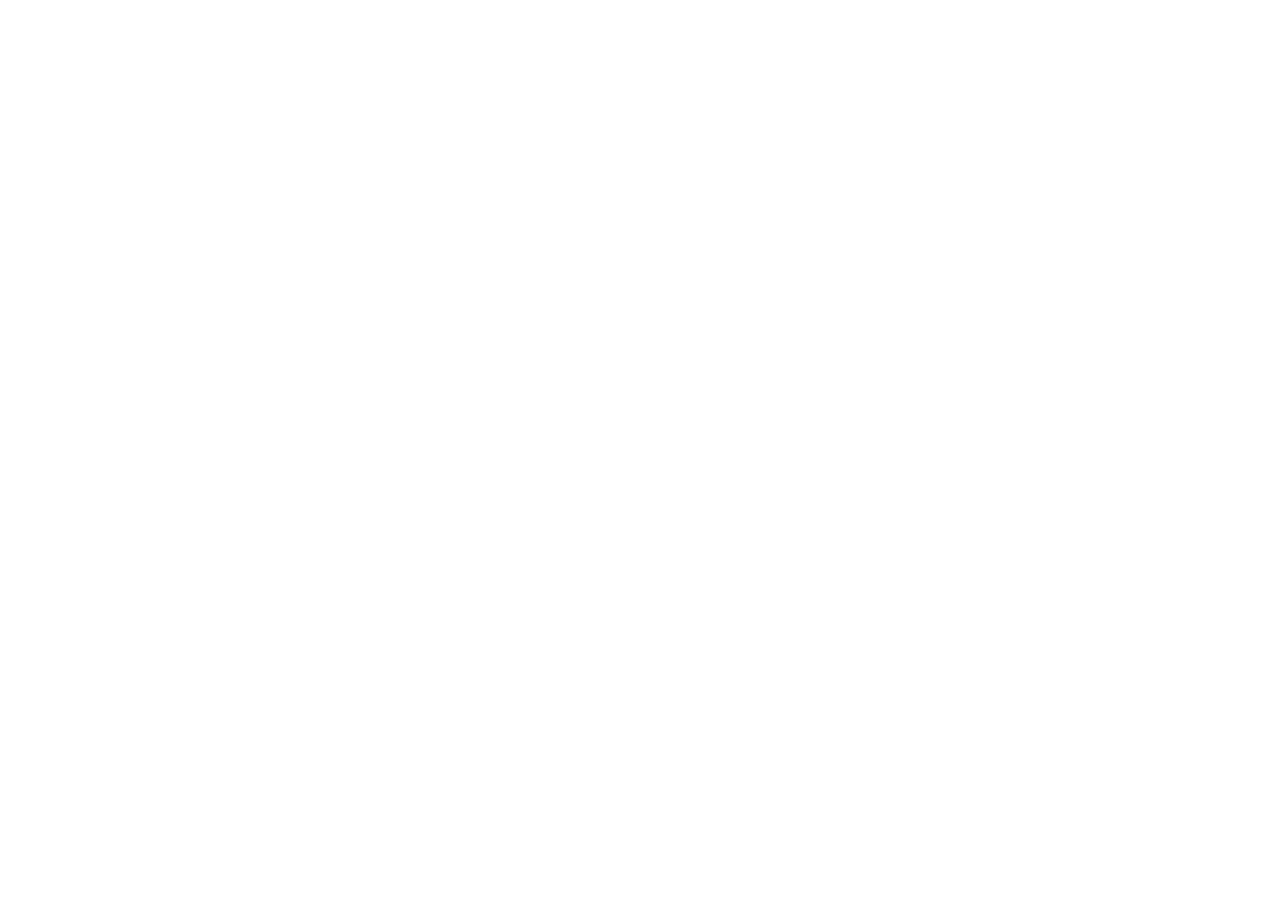
==== commit f935b084: "Redirect legacy Help pages to authenticated portal Help" ====
--- a/index.html
+++ b/index.html
@@ -1,59 +1,4 @@
 <!doctype html>
-<html lang="ko">
-<head>
-  <meta charset="utf-8">
-  <meta name="viewport" content="width=device-width, initial-scale=1, viewport-fit=cover">
-  <meta name="robots" content="noindex, nofollow, noarchive">
-  <meta name="theme-color" content="#0b1739">
-  <meta name="description" content="빅데이터소프트웨어공학과 요청·문의 Help Desk">
-  <title>BigData Help</title><link rel="icon" href="favicon.svg" type="image/svg+xml">
-  <link rel="stylesheet" href="css/style.css?v=20261022-listing-1">
-</head>
-<body>
-  <header class="site-header">
-    <div class="header-inner">
-      <a class="brand" href="index.html" aria-label="학과 요청 문의 홈">
-        <span class="brand-mark" aria-hidden="true"><span></span></span>
-        <span class="brand-copy"><strong>빅데이터소프트웨어공학과</strong><small>학과 요청 · 문의</small></span>
-      </a>
-      <nav class="desktop-nav" aria-label="주요 메뉴">
-        <a class="active" aria-current="page" href="index.html">홈</a>
-        <a href="request.html">요청 등록</a>
-        <a href="my.html">내 요청</a>
-        <a href="requests.html">전체 요청</a>
-        <a class="portal-home" href="https://portal.k-bigdata.kr/">통합 포털 ↗</a>
-        <a class="admin-login-link" href="admin.html" aria-label="관리자 로그인"><svg width="15" height="15" viewBox="0 0 24 24" fill="none" stroke="currentColor" stroke-width="2" stroke-linecap="round" stroke-linejoin="round" aria-hidden="true"><rect x="4" y="10" width="16" height="11" rx="2"/><path d="M8 10V7a4 4 0 0 1 8 0v3"/></svg>관리자 로그인</a>
-      </nav>
-      <div class="mobile-header-actions">
-        <a class="mobile-admin-login" href="admin.html" aria-label="관리자 로그인">관리자</a>
-        <a class="mobile-portal-link" href="https://portal.k-bigdata.kr/">포털 ↗</a>
-      </div>
-    </div>
-  </header>
-  <main class="page page--home">
-    <section class="hero-card">
-      <p class="eyebrow">한국폴리텍대학 서울강서캠퍼스</p>
-      <h1>학과에 도움이 필요하신가요?</h1>
-      <p>불편 사항과 문의를 남기면 처리 상태와 답변을 한곳에서 확인할 수 있습니다.</p>
-      <a class="button button--primary button--large" href="request.html">+ 요청 등록하기</a>
-    </section>
-    <div id="home-notice" class="notice" role="status" hidden></div>
-    <section aria-labelledby="status-title">
-      <div class="section-heading"><h2 id="status-title">현재 요청 현황</h2></div>
-      <div id="status-counts" class="status-grid" aria-live="polite"><div class="loading">불러오는 중...</div></div>
-    </section>
-    <section aria-labelledby="recent-title">
-      <div class="section-heading"><h2 id="recent-title">최근 요청</h2><a class="list-all-link" href="requests.html">전체 요청 보기 →</a></div>
-      <p class="list-privacy-note">삭제된 요청과 개인정보는 표시되지 않습니다.</p>
-      <div id="recent-list" class="ticket-list" aria-live="polite"><div class="loading">불러오는 중...</div></div>
-    </section>
-  </main>
-  <nav class="bottom-nav" aria-label="주요 메뉴">
-    <a class="active" href="index.html" aria-current="page"><span aria-hidden="true">⌂</span>홈</a>
-    <a href="request.html"><span aria-hidden="true">＋</span>요청 등록</a>
-    <a href="my.html"><span aria-hidden="true">◎</span>내 요청</a>
-  </nav>
-  <script src="js/config.js"></script><script src="js/api.js"></script><script src="js/index.js"></script>
-</body>
-</html>
-
+<html lang="ko"><head><meta charset="utf-8"><meta name="viewport" content="width=device-width,initial-scale=1"><meta name="robots" content="noindex,nofollow"><meta http-equiv="refresh" content="1;url=https://portal.k-bigdata.kr/help.html"><title>학과 요청·문의 — 포털로 이동</title><style>body{font-family:system-ui,-apple-system,sans-serif;background:#f5f8fc;color:#243950;display:grid;place-items:center;min-height:90vh;margin:0;padding:20px;text-align:center}main{max-width:580px;padding:40px;border:1px solid #dae4ee;border-radius:14px;background:white;line-height:1.75}a{color:#124c83;font-weight:750}</style><script>
+(()=>{'use strict';const target=new URL('https://portal.k-bigdata.kr/help.html');const params=new URLSearchParams(location.search);const source=params.get('source'),id=params.get('id');if(['coding','ncp','practical','interview'].includes(source)&&/^[A-Za-z0-9_-]{1,80}$/.test(id||'')){for(const key of ['source','id','code','label','question','url'])if(params.has(key))target.searchParams.set(key,String(params.get(key)).slice(0,250));}location.replace(target.href);})();
+</script></head><body><main><h1>학과 요청·문의 서비스가 이전되었습니다</h1><p>2026년 11월 11일부터 학과 요청은 통합 포털에서 로그인한 학생만 등록할 수 있습니다.</p><p><a href="https://portal.k-bigdata.kr/help.html">통합 포털의 학과 요청·문의로 이동</a></p><p>기존 접수 내역은 보존되며, 이전 요청 확인은 학과 관리자에게 문의하세요.</p></main></body></html>
